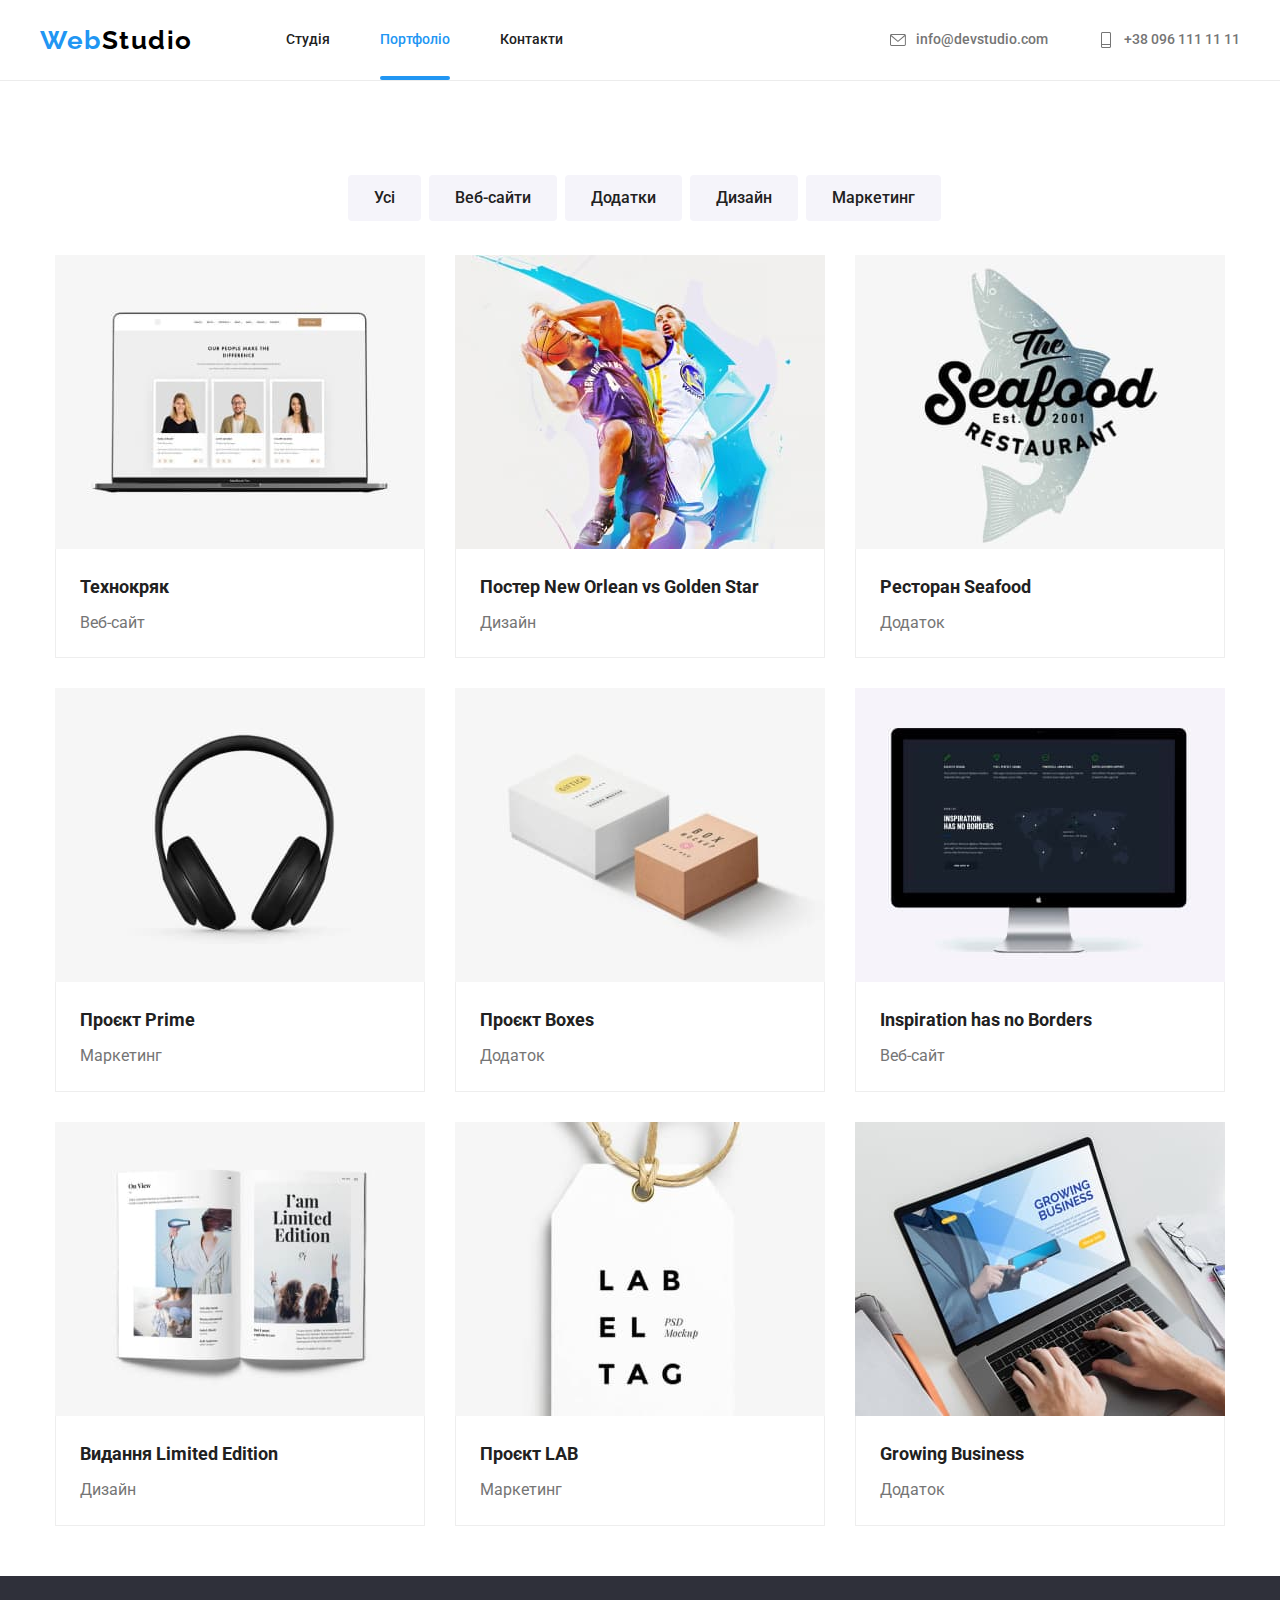
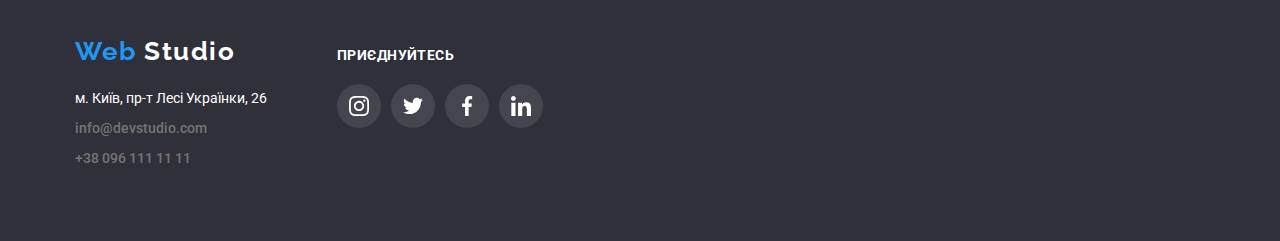
==== portfolio.html @ fae240c5 "add files" ====
<!DOCTYPE html>
<html lang="en">

<head>
    <meta charset="UTF-8">
    <meta http-equiv="X-UA-Compatible" content="IE=edge">
    <meta name="viewport" content="width=device-width, initial-scale=1.0">
    <link rel="preconnect" href="https://fonts.googleapis.com">
    <link rel="preconnect" href="https://fonts.gstatic.com" crossorigin>
    <link
        href="https://fonts.googleapis.com/css2?family=Raleway:wght@700&family=Roboto:wght@400;500;700;900&display=swap"
        rel="stylesheet">
    <title>Document</title>
    <link rel="stylesheet" href="./css/styles.css">
    <link rel="stylesheet" href="./css/normalise.css">
</head>

<body>
    <!--Шапка профиля-->

    <header class="header">
        <div class="container flex-container">
            <nav class="flex-container">

                <a href="index.html" class="logo"><span class="logo-accent">Web</span>Studio</a>


                <ul class="site-nav list">
                    <li class="nav-item"> <a class="nav-link link " href="./index.html">Студія</a></li>
                    <li class="nav-item"> <a class="nav-link link current" href="./portfolio.html">Портфоліо</a></li>
                    <li class="nav-item"> <a class="nav-link link" href="">Контакти</a></li>
                </ul>
            </nav>
            <div class="nav-contacts">
                <ul class="contacts-header list">

                    <li class="social-item-header header-mail">
                        <a class="nav-contacts link" href="mailto:info@devstudio.com">

                            <svg viewBox="0 0 100 100" width="16">
                                <use xlink:href="./images1/sprite.svg#icon-mail"></use>
                            </svg>info@devstudio.com

                        </a>
                    </li>


                    <li class="social-item-header header-tel">

                        <a class=" nav-contacts link" href="tel:+380961111111">

                            <svg viewBox="0 0 100 100" width="16">
                                <use xlink:href="./images1/sprite.svg#icon-telephone"></use>
                            </svg>+38 096 111 11 11
                        </a>
                    </li>

                </ul>
            </div>

        </div>
    </header>

    <!--Список кнопок-->
    <main>
        <div class="container">
            <section class="section-portfolio">

                <h1 hidden>Навігація по стрінці</h1>
                <ul class="nav-prtf-button">

                    <li class="portfolio-item">
                        <button type="button" class="portfolio-btn">Усі</button>
                    </li>
                    <li class="portfolio-item">
                        <button type="button" class="portfolio-btn">Веб-сайти</button>
                    </li>
                    <li class="portfolio-item">
                        <button type="button" class="portfolio-btn">Додатки</button>
                    </li>
                    <li class="portfolio-item">
                        <button type="button" class="portfolio-btn">Дизайн</button>
                    </li>
                    <li class="portfolio-item">
                        <button type="button" class="portfolio-btn">Маркетинг</button>
                    </li>

                </ul>

                <!--Блок з роботами-->

                <h2 hidden>Блок з роботами</h2>
                <div class="container">

                    <ul class="card-set">
                        <li class="card-item">
                            <a class="card" href="">
                                <div class="card-thumb">
                                    <img class="card-img" src="images1/progect1.jpg " alt="ноутбук" width="370">
                                
                                <p class="card-details">Ресурс пропонує комплексні пропозиції з різним рівнем функціоналу та сервісів. 
                                    Все це дозволить відвідувачу отримати
                                    вичерпні відомості про компанію чи приватну
                                     особу.
                            </p>
                            </div>


                                <div class="card-content">
                                    <h3 class="header-cards">Технокряк</h3>
                                    <p class="paragraph-caption">Веб-сайт</p>
                                </div>
                            </a>


                        </li>

                        <li class="card-item">
                            <a class="card" href="">
                                <div class="card-thumb">
                                    <img class="card-img" src="images1/progect2.jpg" alt="постер баскетболистів"
                                        width="370">

                                        <p class="card-details">Ресурс пропонує комплексні пропозиції з різним рівнем функціоналу та сервісів.
                                            Все це дозволить відвідувачу отримати
                                            вичерпні відомості про компанію чи приватну
                                            особу.
                                        </p>
                                </div>

                                <div class="card-content">
                                    <h3 class="header-cards">Постер New Orlean vs Golden Star</h3>
                                    <p class="paragraph-caption">Дизайн</p>
                                </div>
                            </a>

                        </li>

                        <li class="card-item">
                            <a class="card" href="">
                                <div class="card-thumb">
                                    <img class="card-img" src="images1/progect3.jpg" alt="карточка ресторану"
                                        width="370">

                                        <p class="card-details">Ресурс пропонує комплексні пропозиції з різним рівнем функціоналу та сервісів.
                                            Все це дозволить відвідувачу отримати
                                            вичерпні відомості про компанію чи приватну
                                            особу.
                                        </p>
                                </div>

                                <div class="card-content">
                                    <h3 class="header-cards">Ресторан Seafood</h3>
                                    <p class="paragraph-caption">Додаток</p>
                                </div>
                            </a>

                        </li>

                        <li class="card-item">
                            <a class="card" href="">
                                <div class="card-thumb">
                                    <img class="card-img" src="images1/progect4.jpg" alt="навушники" width="370">
                                
                                    <p class="card-details">Ресурс пропонує комплексні пропозиції з різним рівнем функціоналу та сервісів.
                                        Все це дозволить відвідувачу отримати
                                        вичерпні відомості про компанію чи приватну
                                        особу.
                                    </p>
                                </div>

                                <div class="card-content">
                                    <h3 class="header-cards">Проєкт Prime</h3>
                                    <p class="paragraph-caption">Маркетинг</p>
                                </div>
                            </a>
                        </li>



                        <li class="card-item">
                            <a class="card" href="">
                                <div class="card-thumb">
                                    <img class="card-img" src="images1/progect5.jpg" alt="бокси" width="370">

                                    <p class="card-details">Ресурс пропонує комплексні пропозиції з різним рівнем функціоналу та сервісів.
                                        Все це дозволить відвідувачу отримати
                                        вичерпні відомості про компанію чи приватну
                                        особу.
                                    </p>
                                </div>

                                <div class="card-content">
                                    <h3 class="header-cards">Проєкт Boxes</h3>
                                    <p class="paragraph-caption">Додаток</p>
                                </div>
                            </a>

                        </li>

                        <li class="card-item">
                            <a class="card" href="">
                                <div class="card-thumb">
                                    <img class="card-img" src="images1/progect6.jpg" alt="комп`ютер" width="370">

                                    <p class="card-details">Ресурс пропонує комплексні пропозиції з різним рівнем функціоналу та сервісів.
                                        Все це дозволить відвідувачу отримати
                                        вичерпні відомості про компанію чи приватну
                                        особу.
                                    </p>
                                </div>

                                <div class="card-content">
                                    <h3 class="header-cards">Inspiration has no Borders</h3>
                                    <p class="paragraph-caption">Веб-сайт</p>
                                </div>
                            </a>

                        </li>

                        <li class="card-item">
                            <a class="card" href="">
                                <div class="card-thumb">
                                    <img class="card-img" src="images1/progect7.jpg" alt="журнал" width="370">

                                    <p class="card-details">Ресурс пропонує комплексні пропозиції з різним рівнем функціоналу та сервісів. 
                                    Все це дозволить відвідувачу отримати
                                    вичерпні відомості про компанію чи приватну
                                     особу.
                            </p>
                                </div>

                                <div class="card-content">
                                    <h3 class="header-cards">Видання Limited Edition</h3>
                                    <p class="paragraph-caption">Дизайн</p>
                                </div>
                            </a>

                        </li>

                        <li class="card-item">
                            <a class="card" href="">
                                <div class="card-thumb">
                                    <img class="card-img" src="images1/progect8.jpg" alt="візитка" width="370">

                                    <p class="card-details">Ресурс пропонує комплексні пропозиції з різним рівнем функціоналу та сервісів. 
                                    Все це дозволить відвідувачу отримати
                                    вичерпні відомості про компанію чи приватну
                                     особу.
                            </p>
                                </div>

                                <div class="card-content">
                                    <h3 class="header-cards">Проєкт LAB</h3>
                                    <p class="paragraph-caption">Маркетинг</p>
                                </div>
                            </a>

                        </li>

                        <li class="card-item">
                            <a class="card" href="">
                                <div class="card-thumb">
                                    <img class="card-img" src="images1/progect9.jpg" alt="робота за ноутбуком"
                                        width="370">

                                        <p class="card-details">Ресурс пропонує комплексні пропозиції з різним рівнем функціоналу та сервісів.
                                            Все це дозволить відвідувачу отримати
                                            вичерпні відомості про компанію чи приватну
                                            особу.
                                        </p>
                                </div>

                                <div class="card-content">
                                    <h3 class="header-cards">Growing Business</h3>
                                    <p class="paragraph-caption">Додаток</p>
                                </div>
                            </a>

                        </li>

                    </ul>
                </div>
        </div>

        </section>

    </main>
    <!--Футер-->

    <footer class="footer">
        <div class="container">
            <div class="footer-flex-wrapper">
                <div class="footer-nav">
                    <a href="index.html" class="logo-footer"> <span class="logo-accent">Web</span> <span
                            class="footer-studio">Studio</span>
                    </a>
                    <address>

                        <ul class="contacts-footer list">
                            <li class="item"> <a
                                    href="https://www.google.com.ua/maps/place/%D0%B1%D1%83%D0%BB.+%D0%9B%D0%B5%D1%81%D0%B8+%D0%A3%D0%BA%D1%80%D0%B0%D0%B8%D0%BD%D0%BA%D0%B8,+26,+%D0%9A%D0%B8%D0%B5%D0%B2,+02000/@50.4265841,30.5361971,17z/data=!3m1!4b1!4m5!3m4!1s0x40d4cf0e033ecbe9:0x57a4dffefec77da0!8m2!3d50.4265807!4d30.5383858?hl=ru"
                                    target="_blank" rel="noopener nofollow noreferrer" class="address">
                                    м. Київ, пр-т Лесі Українки, 26</a></li>
                            <li class="item"><a href="mailto:info@devstudio.com" class="link">info@devstudio.com</a>
                            </li>
                            <li class="item"><a href="tel:+380961111111" class="link">+38 096 111 11 11</a></li>
                        </ul>

                    </address>
                </div>


                <div class="social-footer">
                    <b class="social-footer-title">ПРИЄДНУЙТЕСЬ</b>

                    <div class="social-media">
                        <ul class="team-card-social list">
                            <li class="social-item">
                                <a class="social-footer-link link" href="">
                                    <svg viewBox="0 0 100 100" width="20" height="20">
                                        <use xlink:href="./images1/sprite.svg#icon-instagram-1"></use>
                                    </svg>
                                </a>
                            </li>
                            <li class="social-item">
                                <a class="social-footer-link link" href="">
                                    <svg viewBox="0 0 100 100" width="20" height="20">
                                        <use xlink:href="./images1/sprite.svg#icon-twitter-2"></use>
                                    </svg>
                                </a>
                            </li>
                            <li class="social-item">
                                <a class=" social-footer-link link" href="">
                                    <svg viewBox="0 0 100 100" width="20" height="20">
                                        <use xlink:href="./images1/sprite.svg#icon-facebook-3"></use>
                                    </svg>
                                </a>
                            </li>
                            <li class="social-item">
                                <a class="social-footer-link link" href="">
                                    <svg viewBox="0 0 100 100" width="20" height="20">
                                        <use xlink:href="./images1/sprite.svg#icon-linkedin-4"></use>
                                    </svg>
                                </a>
                            </li>
                        </ul>
                    </div>
                </div>

            </div>
        </div>
    </footer>


</body>

</html>
---- css/styles.css ----
/* Шрифты для страницы :
font-family: 'Raleway',
sans-serif;
font-family: 'Roboto',
sans-serif; */
/* ОСНОВНІ ВЛАСТИВОСТІ*/
.page-header {
    font-weight: 500;
}

:root {
    --basic-color: #212121;
    --accent-color: #2196f3;
    --contacts-and-paragraph-color: #757575;
    --logo-color: #000;
    --white-color: #fff;
    --background-hero-and-footer: #2F303A;
    --secondary-bg-color: #F5F4FA;
    --card-set-gap: 30px;
    --border-prtf-img: #EEEEEE;
    --svg-color: #AFB1B8;
    --time-duration: 250ms;
    --cubic-bezier: cubic-bezier(0.4, 0, 0.2, 1);
}

ul {
    list-style: none;
}

body {
    background-color: var(--white-color);
    color: #000000;
    font-size: 14px;
    font-family: 'Roboto', sans-serif;
    margin: 0;
}

address {
    font-style: normal;
}

a {
    text-decoration: none;
}

.container {
    width: 1200px;
    margin-left: auto;
    margin-right: auto;
    padding-left: 15px;
    padding-right: 15px;
}

.section .no-padding {
    padding-top: 0;
    padding-bottom: 0;
}

.section {
    min-width: 1200px;
    padding-top: 94px;
    padding-bottom: 94px;
}

/*СБРОС*/
h1,
h2,
h3,
h4,
h5,
h6,
p,
ul {
    margin: 0;
}

ul {
    padding-left: 0;
}

button {
    padding: 0;
    border: 0;
}

img {
    display: block;
    max-width: 100%;
    height: auto;
}

/* ШАПКА */
.header {
    border-bottom: 1px solid #ECECEC;
}

.header .flex-container {
    display: flex;
    align-items: center;
}

.header-container {
    display: flex;
}

.header .flex-container {
    display: flex;
    align-items: center;
}

/*ЛОГОТИП*/
.logo {
    font-family: 'Raleway', sans-serif;
    font-weight: 700;
    font-size: 26px;
    line-height: 1.19;
    text-decoration: none;
    color: #000000;
    margin-left: 0px;
    margin-right: 0;
    letter-spacing: 0.06em;
}

.logo-accent {
    color: var(--accent-color);
}

/*НАВІГАЦІЯ*/
.header .flex-container {
    display: flex;
    align-items: center;
}

.header .flex-container {
    display: flex;
    align-items: center;
}

.header .site-nav {
    column-gap: 50px;
}

nav.flex-container {
    column-gap: 93px;
}

.nav-item {
    line-height: 0;
}

.site-nav {
    display: flex;
    justify-content: flex-end;
}

.site-nav .link.current {
    color: var(--accent-color);
}

.site-nav .link {
    display: flex;
    color: var(--basic-color);
    font-weight: 500;
    line-height: 1.14;
    text-decoration: none;
}

.site-nav .link:hover,
.site-nav .link:focus {
    color: var(--accent-color);
}

.header .nav-link {
    display: block;
    padding-top: 32px;
    padding-bottom: 32px;
    color: var(--basic-color);
    
    position: relative;
    transition: color var(--time-duration) var(--cubic-bezier);
}

.current::after {
    display: block;
    content: '';
    width: 100%;
    height: 4px;
    background-color: var(--accent-color);
    position: absolute;
    bottom: 0;
    left: 0;
    border-radius: 2px;
}

.header .nav-contacts {
    margin-left: auto;
    color: inherit;
    display: flex;
    column-gap: 10px;
    align-items: center;
}


/*КОНТАКТИ*/
.contacts-header .link {
    color: var(--contacts-and-paragraph-color);
    font-weight: 500;
    line-height: 1.14;
    text-decoration: none;
}

.contacts-header .link:hover,
.contacts-header .link:focus {
    color: var(--accent-color);
}

.contacts-header .address:hover,
.contacts-header .address:focus {
    color: var(--accent-color);
}

.contacts-header .address {
    color: var(--white-color);
    line-height: 1.7;
}

.contacts-header {
    display: flex;
    justify-content: flex-end;
}

.header-tel {
    padding-left: 50px;
}

.social-item-header {
    display: flex;
    justify-content: center;
    align-items: center;
    fill: var(--contacts-and-paragraph-color);
}

.nav-contacts:hover,
.nav-contacts:focus {
    fill: var(--accent-color);
}

.nav-contacts{
    transition: color var(--time-duration) var(--cubic-bezier),
    fill var(--time-duration) var(--cubic-bezier);
}

.site-nav .item {
    margin-right: 50px;
}

.site-nav .item:last-child {
    margin-right: 0;
}

.site-nav .item:not(:last-child) {
    margin-right: 50px;
}

/* ЗАГОЛОВОК ГЕРОЙ */
.banner {
    background-image: linear-gradient(rgba(47, 48, 58, 0.4), rgba(47, 48, 58, 0.4)), url(../images1/hero/slider-img1.png);
    background-color: var(--background-hero-and-footer);
    padding: 200px 0;
    text-align: center;
    background-repeat: no-repeat;
    background-size: cover;
}

.banner .hero-title {
    color: var(--white-color);
    font-weight: 900;
    font-size: 44px;
    line-height: 1.3;
    letter-spacing: 0.06em;
    text-transform: uppercase;
    width: 696px;
    margin-left: auto;
    margin-right: auto;
    margin-bottom: 30px;
}


.button-hero {

    margin: 0 auto;
    padding-bottom: 30px;
    padding: 10px 32px;
    min-width: 216px;
    border-radius: 4px;
    border: 1px solid transparent;
    box-shadow: 0px 4px 4px rgba(0, 0, 0, 0.15);

    background-color: var(--accent-color);
    color: var(--white-color);
    font-family: 'Roboto';
    font-weight: 700;
    font-size: 16px;
    line-height: 1.8;
    cursor: pointer;
    text-align: center;

    transition: fill var(--time-duration) var(--cubic-bezier),
    background-color var(--time-duration) var(--cubic-bezier);

}

.button-hero:hover,
.button-hero :focus {
    background-color: #188CE8;
    box-shadow: 0px 4px 4px rgba(0, 0, 0, 0.15);
    border-radius: 4px;
}


/* ПЕРЕВАГИ */
.benefits-list {
    display: flex;

}

.benefits-svg {
    display: flex;
    justify-content: center;
    align-items: center;
    width: 270px;
    height: 120px;

    background-color: #F5F4FA;
    border-radius: 4px;
}

.benefits-item {
    margin-left: 30px;
}

.description {
    color: var(--contacts-and-paragraph-color);
    line-height: 1.7;
}

.title-about .team-member {
    margin-top: 0;
    margin-bottom: 10px;
}

.title-about {
    padding-bottom: 10px;
    color: var(--basic-color);
    font-weight: 700;
    line-height: 1.1;
    text-transform: uppercase;
}

/* ЧИМ ЗАЙМАЄМОСЯ */
.section-works {
    padding-bottom: 94px;
}

.section-title {
    margin-bottom: 50px;
    color: var(--basic-color);
    font-weight: 700;
    font-size: 36px;
    line-height: 1.16;
    text-align: center;
}

.work-list {
    padding: 0;
    list-style: none;
    display: flex;
    flex-wrap: wrap;
}

.work-list>.work-item {
    display: flex;
    margin-left: 30px;
    flex-basis: calc(100% / 3 - var(--card-set-gap));
    position: relative;
}

.work-list {
    display: flex;
    justify-content: space-between;
}

.list {
    padding: 0;
    margin: 0;
    list-style: none;
}

.text-on-photo{
    position: absolute;
    top: 50%;
    left: 50%;
    transform: translate(-50%, -50%);
    
    font-weight: 700;
    font-size: 14px;
    letter-spacing: 0.03em;
    text-transform: uppercase;
    color: var(--white-color);}

.work-text{
    position: absolute;
    
    width: 370px;
    height: 70px;
    background: rgba(47, 48, 58, 0.8);
    bottom: 0%; }

/* НАША КОМАНДА */
.benefits-svg {
    display: flex;
    justify-content: center;
    align-items: center;
    margin-bottom: 30px;
    border-radius: 4px;
    background-color: #F5F4FA;
}

.section-team {
    padding-top: 94px;
    padding-bottom: 94px;
}

.team-item {
    display: flex;
    margin-left: 30px;
}

.team-member-list {
    display: flex;
    margin-top: 0;
    margin-bottom: 0;
}

.team-member-list>.item {
    display: flex;
    margin-top: calc(-1 * var(--card-set-gap));
    margin-left: var(--card-set-gap);
    flex-basis: calc(100% / 4 - var(--card-set-gap));
    padding-top: 50px;
    padding-bottom: 94px;
}

.team-card-content {
    padding-top: 30px;
    padding-bottom: 30px;
}

.team-member {
    margin-bottom: 10px;
    color: var(--basic-color);
    font-weight: 500;
    font-size: 16px;
    line-height: 1.18;
    text-align: center;
}

.job-education {
    margin-top: 0;
    margin-bottom: 16px;
    color: var(--contacts-and-paragraph-color);
    font-size: 16px;
    line-height: 1.18;
    text-align: center;
}

.team-card {
    background: #FFFFFF;
    box-shadow: 0px 1px 3px rgba(0, 0, 0, 0.12), 0px 1px 1px rgba(0, 0, 0, 0.14), 0px 2px 1px rgba(0, 0, 0, 0.2);
    border-radius: 0px 0px 4px 4px;
}

.section-team {
    background-color: var(--secondary-bg-color);
}

.team-member-list {
    padding: 0;
    margin: 0;
    list-style: none;
    display: flex;
}

.team-card-social {
    display: flex;
    justify-content: center;
    align-items: center;
    padding-bottom: 30px;
}

.social-item {
    display: flex;
    justify-content: center;
    align-items: center;
}

.social-link:hover,
.social-link:focus {
    fill: var(--white-color);
    background-color: var(--accent-color);
}

.social-item.item:not(:last-child) {
    margin-right: 10px;
}

.social-item {
    margin-right: 10px;
}

.social-link {
    display: flex;
    width: 44px;
    height: 44px;
    fill: var(--svg-color);
    border: none;
    border-radius: 50%;
    justify-content: center;
    align-items: center;
    transition: fill var(--time-duration) var(--cubic-bezier),
    background-color var(--time-duration) var(--cubic-bezier);

}

/*ПОСТІЙНІ КЛІЄНТИ*/
.section-clients {
    padding-top: 94px;
    padding-bottom: 94px;
}

.clients-item {
    margin-left: 30px;
    fill: var(--svg-color);
}

.clients-link {
    display: block;
    display: flex;
    justify-content: center;
    align-items: center;
    width: 170px;
    height: 92px;

    border: 1px solid var(--svg-color);
    border-radius: 4px;
    fill: var(--svg-color);
    transition: fill var(--time-duration) var(--cubic-bezier),
    border var(--time-duration) var(--cubic-bezier);
}

.clients {
    display: flex;
    justify-content: center;
    align-items: center;
}

.clients-link:hover,
.clients-link:focus {
    fill: var(--accent-color);
    border: 1px solid var(--accent-color);
    border-radius: 4px;
}

/*ПОРТФОЛІО*/

/* СПИСОК КНОПОК */
.section-portfolio {
    justify-content: center;
    margin-bottom: 50px;
    padding-top: 94px;
    margin-bottom: 50px;
}

.nav-prtf-button {
    display: flex;
    justify-content: center;
}

.portfolio-btn {
    margin-bottom: 34px;
    padding: 6px 22px;
    border: 4px solid transparent;
    border-radius: 4px;
    font-family: inherit;
    font-size: 16px;
    font-weight: 500;
    line-height: 1.6;
    color: var(--basic-color);
    cursor: pointer;
    background: #F5F4FA;
    transition: color var(--time-duration) var(--cubic-bezier),
    background-color var(--time-duration) var(--cubic-bezier),
    box-shadow var(--time-duration) var(--cubic-bezier);
    
}

.portfolio-item {
    padding-left: 8px;
    align-items: center;
}

.nav-prtf-button {
    display: flex;
}

.portfolio-btn:hover,
.portfolio-btn:focus {
    background-color: var(--accent-color);
    color: var(--white-color);
    border: none;
    border: 4px solid transparent;
    box-shadow: 0px 3px 1px rgba(0, 0, 0, 0.1), 0px 1px 2px rgba(0, 0, 0, 0.08),
        0px 2px 2px rgba(0, 0, 0, 0.12);
}

/* БЛОК З РОБОТАМИ */
.card-set {
    margin-bottom: 30px;
    list-style: none;
    gap: 30px;
    display: flex;
    flex-wrap: wrap;
}

.card:hover,
.card:focus {
    display: block;
    box-shadow: 0px 1px 1px rgba(0, 0, 0, 0.12), 0px 4px 4px rgba(0, 0, 0, 0.06), 1px 4px 6px rgba(0, 0, 0, 0.16);
}
.card{
    
   transition: box-shadow var(--time-duration) var(--cubic-bezier);
}

.card-set>.card-item {
    display: flex;
}

.card-content {
    padding: 20px 24px;

    border: 1px solid var(--border-prtf-img);
    border-top: none;
}

.card-thumb{
position: relative;
overflow: hidden;

}
.card-thumb img{
    display: block;
}

.card:hover .card-details,
.card:focus .card-details{
    transform: translateY(0);
    transition: transform 500ms;
}

.card-details{
    position: absolute;
    top: 0;
    margin: 0;
    
    display: flex;
    height: 100%;
    padding: 63px 24px;
    font-size: 18px;
    line-height: 1.56;
    letter-spacing: 0.03em;
    background-color: rgba(33, 150, 243, 0.9);
    color: var(--white-color);


    transform: translateY(100%);
    transition: transform 500ms;
        
}
.header-cards {
    color: var(--basic-color);
    font-weight: 700;
    font-size: 18px;
    line-height: 2;
}

.paragraph-caption {
    margin-top: 4px;
    color: var(--contacts-and-paragraph-color);
    font-size: 16px;
    line-height: 1.8;
    text-decoration: none;
}

.list {
    padding: 0;
    margin: 0;
}

/* ФУТЕР */
.footer {
    padding-top: 60px;
    padding-bottom: 60px;
}

.address {
    margin-top: 20px;
}

.contacts-footer .item {
    min-height: 21px;
}

.contacts-footer .item+.item {
    margin-top: 9px;
}

.link-footer {
    font-family: 'Roboto';
    font-weight: 400;
    font-size: 14px;
    line-height: 1.7;
    text-decoration: none;
    font-style: inherit;
}

.contacts-footer {
    display: block;
}

.contacts-footer .link {
    color: var(--contacts-and-paragraph-color);
    font-weight: 500;
    line-height: 1.14;
    text-decoration: none;
    transition: color var(--time-duration) var(--cubic-bezier),
    background-color var(--time-duration) var(--cubic-bezier);
}

.contacts-footer .link:hover,
.contacts-footer .link:focus {
    color: var(--accent-color);
}

.contacts-footer .address:hover,
.contacts-footer .address:focus {
    color: var(--accent-color);
}

.contacts-footer .address {
    color: var(--white-color);
    line-height: 1.7;
    transition: color var(--time-duration) var(--cubic-bezier),
    background-color var(--time-duration) var(--cubic-bezier);
}

.logo-footer {
    display: block;
    margin-bottom: 20px;
    font-family: 'Raleway', sans-serif;
    font-weight: 700;
    font-size: 26px;
    line-height: 1.19;
    text-decoration: none;
    color: #000000;
    margin-left: 215px;
    margin-left: 0;
    letter-spacing: 0.06em;
}

.footer {
    background-color: var(--background-hero-and-footer);
    display: block;
    padding: 60px;
}

.footer-nav {
    padding-bottom: 10px;
}

.footer-studio {
    color: var(--white-color);
}

.section {
    padding-right: 94px;
    padding-left: 94px;
}

.social-footer {
    margin-left: 70px;
}

.social-footer-title {
    display: flex;
    color: var(--white-color);
    font-family: 'Roboto';
    font-weight: 700;
    font-size: 14px;
    line-height: 1.14;
    letter-spacing: 0.03em;
}



.social-footer-link {
    display: flex;
    width: 44px;
    height: 44px;
    border: none;
    border-radius: 50%;
    justify-content: center;
    align-items: center;
    fill: var(--white-color);
    background: rgba(255, 255, 255, 0.1);

    transition: fill var(--time-duration) var(--cubic-bezier),
    background-color var(--time-duration) var(--cubic-bezier);
}

.social-footer-link:hover,
.social-footer-link:focus {
    fill: var(--white-color);
    background-color: var(--accent-color);

}

.footer-flex-wrapper {
    display: flex;
    align-items: baseline;
}

.social-media {
    margin-top: 20px;
}




/* MODAL */
.backdrop{
    position: fixed;
    top: 0;
    left: 0;

    width: 100%;
    height: 100vh;
    background-color: rgba(0, 0, 0, 0.2);
    transition: var(--time-duration) var(--cubic-bezier);
}

.modal{
    position: absolute;
    padding: 40px 40px;
    top: 50%;
    left: 50%;
    transform: translate(-50%,-50%);
    background-color: var(--white-color);

    width: 528px;
    height: 581px;

}
.modal-title{
    
    display: flex;
    justify-content: center;
    align-items: center;

    font-weight: 700;
    font-size: 20px;
    line-height: 1.15px;
    letter-spacing: 0.03em;
    
    color: var(--basic-color);
    margin-bottom: 17px;
    margin-top: 20px;
    
}


.close-button{
    display: flex;
    justify-content: center;
    align-items: center;

    position: absolute;
    right: 10px;
    top: 10px;
    width: 24px;
    height: 24px;
   cursor: pointer;

    padding: 6px 6px;
    background: var(--white-color);
    border-radius: 50%;
    border: 1px solid rgba(0, 0, 0, 0.1);
}
 .is-hidden{
    opacity: 0;
    visibility: hidden;
    pointer-events: none;
} 

.no-scroll{
    overflow: hidden;
}


.item-currents {
    transition: fill var(--time-duration) var(--cubic-bezier);
    }

    .svg-transition{
        
        transition: fill var(--time-duration) var(--cubic-bezier);
    }


    /* FORM */

    .form-element {
        display: flex;
        flex-direction: column;
        margin-bottom: 15px;

    }

    .label {
        
        margin-bottom: 10px;
        font-weight: 400;
        font-size: 12px;
        line-height: 1.16px;

        letter-spacing: 0.01em;
    
        color: var(--contacts-and-paragraph-color);
    }

    .input-wrap{
        position: relative;
        
    }
    .form-element .input-svg{
        position: absolute;
        padding: 0 0;
        margin: 0 0;
        padding-bottom: 12px;
        padding-right: 11px;
        top: 50%;
        left: 12px;
        transform: translateY(-50%);
    }

    .form-element input{
        margin-bottom: 10px;
        box-sizing: border-box;
        height: 40px;
        padding-left: 42px;
        border: none;
        border: 1px solid rgba(33, 33, 33, 0.2);
        border-radius: 4px;
        width: 100%;
    }

    .form-element input:focus {
        outline: 1px solid var(--accent-color);
        transition: color var(--time-duration) var(--cubic-bezier);
        
    }
    .form-element input:focus + .input-svg{
        fill: var(--accent-color);
        transition: fill var(--time-duration) var(--cubic-bezier);

    }

    .form-textarea{
        margin-bottom: 10px;
        box-sizing: border-box;
        height: 40px;
        padding-left: 15px;
        border: none;
        border: 1px solid rgba(33, 33, 33, 0.2);
        border-radius: 4px;
    
    }

    

    .form-textarea :focus,
    .form-textarea :hover {
        outline: 1px solid var(--accent-color);
    }

    .form-btn{
        padding: 30px 52px;
        display: flex;
        align-items: center;
        text-align: center;
        justify-content: center;
        

        font-weight: 700;
        font-size: 16px;
        line-height: 1.9px;
        letter-spacing: 0.06em;
        
        color: var(--white-color);
        background-color: var(--accent-color);
        box-shadow: 0px 4px 4px rgba(0, 0, 0, 0.15);
        border-radius: 4px;
        cursor: pointer;
    }

    .form-btn:hover,
    .form-btn:focus {
        background-color: #188CE8;
    }

    .checkbox{
        display: flex;
        align-items: center;
        
        border: 2px solid var(--basic-color);
        width: 14px;
        height: 14px;
        border-radius: 3px;
       
    }

    .accept input:checked + .checkbox{
        background: var(--accent-color);
        border: 2px solid var(--accent-color);
        display: flex;
        justify-content: center;
    }

.label-accept{
    font-weight: 400;
    font-size: 14px;
    line-height: 0.5px;
    letter-spacing: 0.03em;
    color: var(--contacts-and-paragraph-color);
}

    .visually-hidden{
        position: absolute;
        margin: -1px;
        clip-path: inset(50%);
        clip: rect(0 0 0 0);
        overflow: hidden;
        width: 1px;
        height: 1px;
        white-space: nowrap;
        border: 0;
        padding: 0;

    }
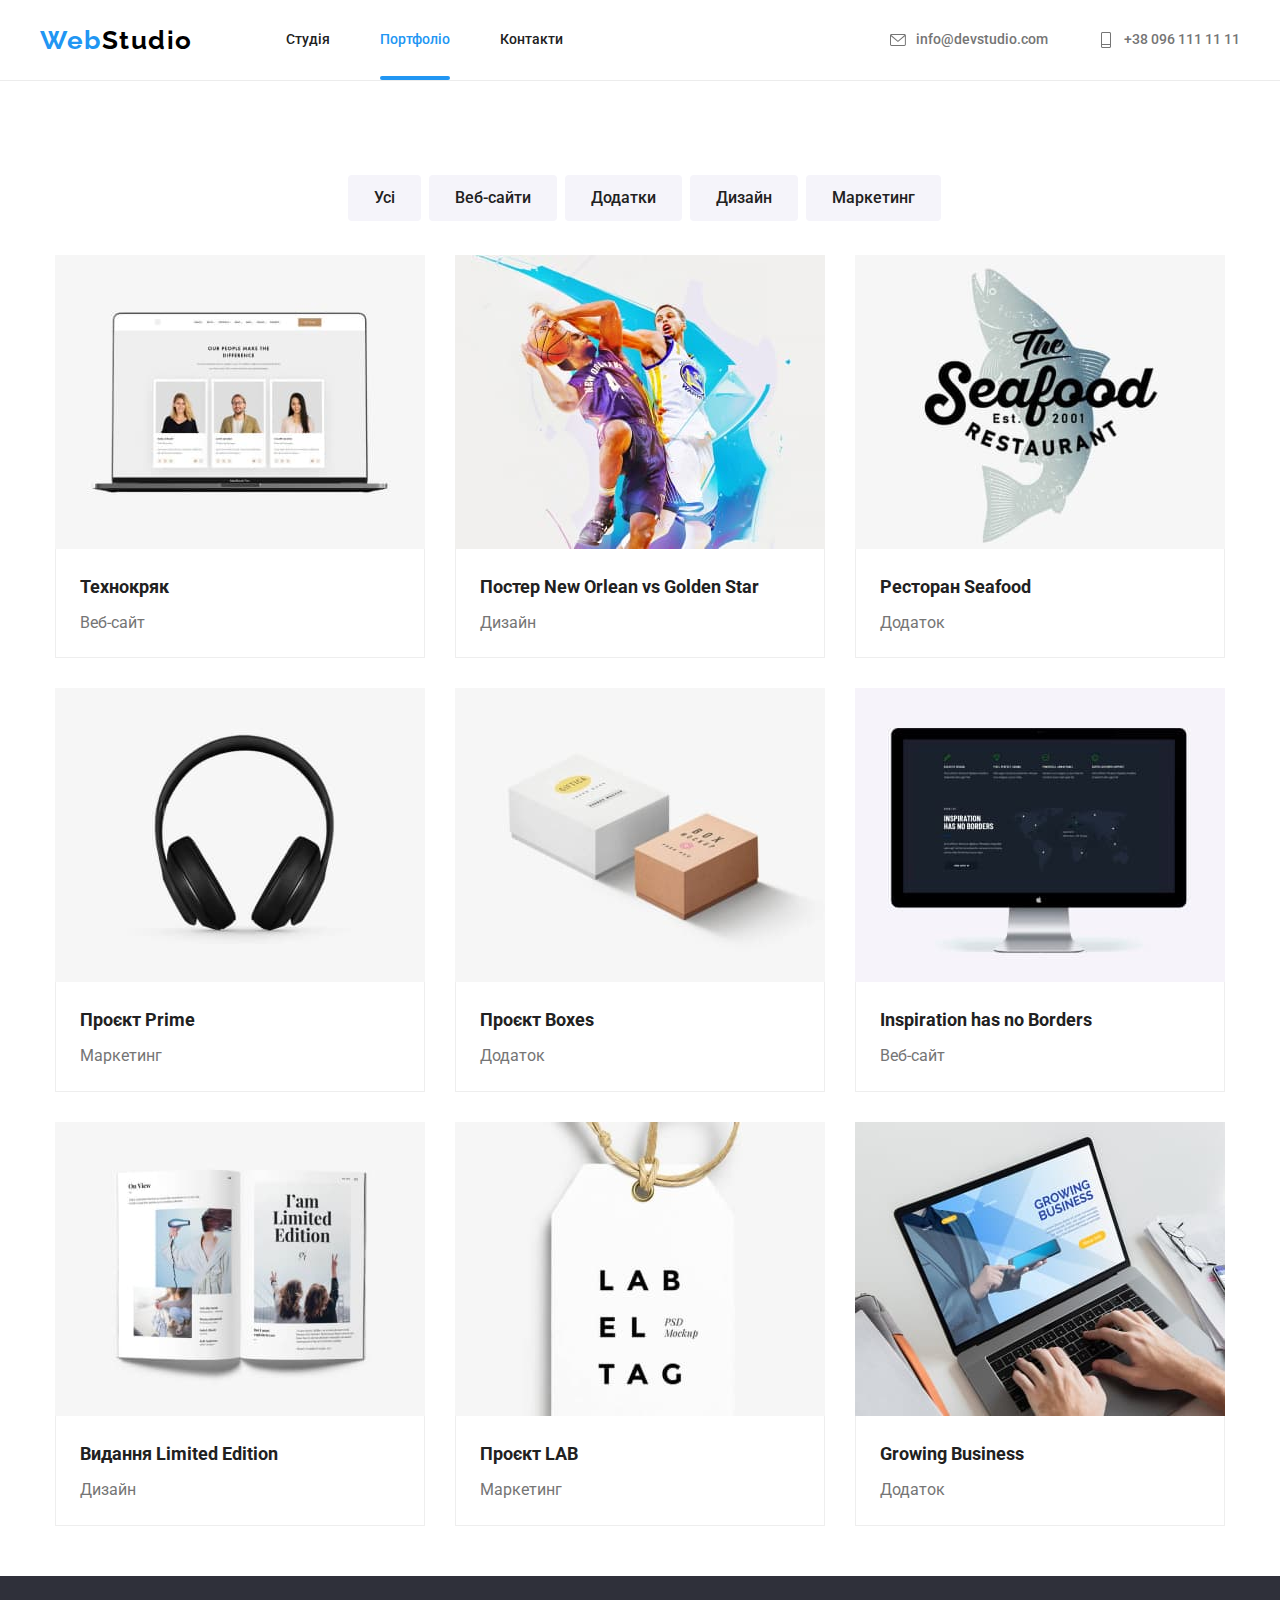
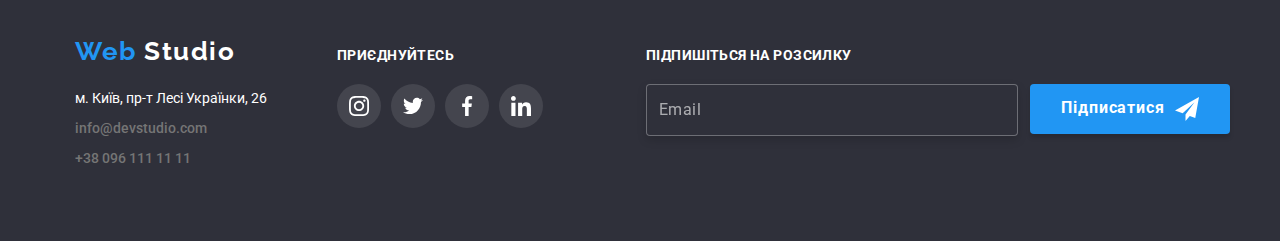
==== commit 61871ac6: "update portfolio.html" ====
--- a/portfolio.html
+++ b/portfolio.html
@@ -296,7 +296,7 @@
                             class="footer-studio">Studio</span>
                     </a>
                     <address>
-
+    
                         <ul class="contacts-footer list">
                             <li class="item"> <a
                                     href="https://www.google.com.ua/maps/place/%D0%B1%D1%83%D0%BB.+%D0%9B%D0%B5%D1%81%D0%B8+%D0%A3%D0%BA%D1%80%D0%B0%D0%B8%D0%BD%D0%BA%D0%B8,+26,+%D0%9A%D0%B8%D0%B5%D0%B2,+02000/@50.4265841,30.5361971,17z/data=!3m1!4b1!4m5!3m4!1s0x40d4cf0e033ecbe9:0x57a4dffefec77da0!8m2!3d50.4265807!4d30.5383858?hl=ru"
@@ -304,16 +304,17 @@
                                     м. Київ, пр-т Лесі Українки, 26</a></li>
                             <li class="item"><a href="mailto:info@devstudio.com" class="link">info@devstudio.com</a>
                             </li>
-                            <li class="item"><a href="tel:+380961111111" class="link">+38 096 111 11 11</a></li>
+                            <li class="item"><a class=" footer-link link" href="tel:+380961111111">+38 096 111 11 11</a>
+                            </li>
                         </ul>
-
+    
                     </address>
                 </div>
-
-
+    
+    
                 <div class="social-footer">
-                    <b class="social-footer-title">ПРИЄДНУЙТЕСЬ</b>
-
+                    <b class="footer-title-form">ПРИЄДНУЙТЕСЬ</b>
+    
                     <div class="social-media">
                         <ul class="team-card-social list">
                             <li class="social-item">
@@ -347,9 +348,22 @@
                         </ul>
                     </div>
                 </div>
-
+    
+                <div class="footer-form">
+                    <b class="footer-title-form">ПІДПИШІТЬСЯ НА РОЗСИЛКУ</b>
+                    <div class="form-element-footer">
+                        <label class="label" for="mail"></label>
+    
+                        <input class="footer-mail" type="email" name="mail" id="mail" placeholder="Email" />
+    
+                        <button type="button" class="footer-btn">Підписатися
+                            <svg class="footer-form-svg" viewBox="0 0 100 100" width="24" height="24">
+                                <use xlink:href="./images1/sprite.svg#icon-subscribe"></use>
+                            </svg>
+                        </button>
+                    </div>
+                </div>
             </div>
-        </div>
     </footer>
 
 
--- a/css/styles.css
+++ b/css/styles.css
@@ -41,6 +41,8 @@
 
 a {
     text-decoration: none;
+    position: relative;
+    
 }
 
 .container {
@@ -801,18 +803,6 @@
     margin-left: 70px;
 }
 
-.social-footer-title {
-    display: flex;
-    color: var(--white-color);
-    font-family: 'Roboto';
-    font-weight: 700;
-    font-size: 14px;
-    line-height: 1.14;
-    letter-spacing: 0.03em;
-}
-
-
-
 .social-footer-link {
     display: flex;
     width: 44px;
@@ -842,6 +832,16 @@
 
 .social-media {
     margin-top: 20px;
+}
+
+/* FOOTER-FORM */
+.subscription-form {
+    width: 570px;
+    margin-left: 93px;
+}
+.footer-mail{
+    padding: 0;
+
 }
 
 
@@ -906,6 +906,10 @@
     border-radius: 50%;
     border: 1px solid rgba(0, 0, 0, 0.1);
 }
+.close-button:hover,
+.close-button:focus{
+    fill: var(--accent-color);
+}
  .is-hidden{
     opacity: 0;
     visibility: hidden;
@@ -933,7 +937,6 @@
         display: flex;
         flex-direction: column;
         margin-bottom: 15px;
-
     }
 
     .label {
@@ -952,8 +955,11 @@
         position: relative;
         
     }
-    .form-element .input-svg{
+     .input-svg{
         position: absolute;
+        top: 50%;
+        left: 50%;
+    
         padding: 0 0;
         margin: 0 0;
         padding-bottom: 12px;
@@ -963,7 +969,7 @@
         transform: translateY(-50%);
     }
 
-    .form-element input{
+    .input-form{
         margin-bottom: 10px;
         box-sizing: border-box;
         height: 40px;
@@ -974,6 +980,7 @@
         width: 100%;
     }
 
+    
     .form-element input:focus {
         outline: 1px solid var(--accent-color);
         transition: color var(--time-duration) var(--cubic-bezier);
@@ -985,25 +992,31 @@
 
     }
 
-    .form-textarea{
-        margin-bottom: 10px;
-        box-sizing: border-box;
-        height: 40px;
-        padding-left: 15px;
-        border: none;
+        .form-textarea {
+        font-family: 'Roboto';
+        font-style: normal;
+        font-weight: 400;
+        resize: none;
+        height: 120px;
+        padding-left: 10px;
         border: 1px solid rgba(33, 33, 33, 0.2);
         border-radius: 4px;
-    
-    }
-
-    
-
-    .form-textarea :focus,
-    .form-textarea :hover {
+        
+        padding-left: 16px;
+        padding-top: 12px;
+        font-size: 12px;
+        line-height: 14px;
+        letter-spacing: 0.01em;
+        }
+   
+
+    .form-textarea:focus {
         outline: 1px solid var(--accent-color);
+        transition: color var(--time-duration) var(--cubic-bezier);
     }
 
     .form-btn{
+        
         padding: 30px 52px;
         display: flex;
         align-items: center;
@@ -1021,6 +1034,13 @@
         box-shadow: 0px 4px 4px rgba(0, 0, 0, 0.15);
         border-radius: 4px;
         cursor: pointer;
+        transition: color var(--time-duration) var(--cubic-bezier);
+
+        width: 200px;
+        height: 50px;
+        border: 0;
+        margin-top: 30px;
+        margin-left: 165px;
     }
 
     .form-btn:hover,
@@ -1031,11 +1051,13 @@
     .checkbox{
         display: flex;
         align-items: center;
+        
         
         border: 2px solid var(--basic-color);
         width: 14px;
         height: 14px;
         border-radius: 3px;
+        margin-top: 20px;
        
     }
 
@@ -1046,12 +1068,19 @@
         justify-content: center;
     }
 
-.label-accept{
+
+.text-in-checkbox{
+    display: flex;
+    padding-left: 37px;
     font-weight: 400;
     font-size: 14px;
-    line-height: 0.5px;
+    line-height: 0.5;
     letter-spacing: 0.03em;
     color: var(--contacts-and-paragraph-color);
+
+}
+.label-accept{
+    display: flex;
 }
 
     .visually-hidden{
@@ -1066,4 +1095,120 @@
         border: 0;
         padding: 0;
 
-    }+    }
+    .contract-link{
+        color: var(--accent-color);
+  
+
+    }
+    .text-in-checkbox a::before{
+        content: '';
+        bottom: 0;
+        left: 0;
+        width: 100%;
+        position: absolute;
+        height: 1px;
+        background-color: var(--accent-color);
+    }
+.label{
+        cursor: default;
+}
+
+/* FOOTER FORM */
+.footer-form{
+    margin-left: 93px;
+    padding-bottom: 20px;
+    text-transform: uppercase;
+
+}
+
+.footer-mail {
+    display: flex;
+    padding-left: 12px;
+    color: var(--white-color);
+    font-size: 16px;
+    line-height: 1.25;
+    letter-spacing: 0.03em;
+    width: 358px;
+    height: 50px;
+    background-color: var(--background-hero-and-footer);
+    border: 1px solid rgba(255, 255, 255, 0.3);
+    filter: drop-shadow(0px 4px 4px rgba(0, 0, 0, 0.15));
+    border-radius: 4px;
+}
+
+
+
+.footer-mail input:focus{
+    border: var(--accent-color);
+    outline: 1px solid var(--accent-color);
+    transition: color var(--time-duration) var(--cubic-bezier);}
+
+.footer-btn:hover,
+.footer-btn:focus{
+    background-color: #188CE8;
+    box-shadow: 0px 4px 4px rgba(0, 0, 0, 0.15);
+    border-radius: 4px;
+    
+}
+.footer-mail::placeholder{
+    font-family: 'Roboto';
+        font-style: normal;
+        font-weight: 400;
+        font-size: 16px;
+        line-height: 1.25;
+        display: flex;
+        align-items: center;
+        letter-spacing: 0.03em;
+color: rgba(255, 255, 255, 0.6);
+}
+.footer-title-form {
+    display: flex;
+    margin-bottom: 20px;
+    color: var(--white-color);
+    font-family: 'Roboto';
+    font-weight: 700;
+    font-size: 14px;
+    line-height: 1.14;
+    letter-spacing: 0.03em;
+}
+
+.footer-btn {
+    display: flex;
+    align-items: center;
+    text-align: center;
+    justify-content: center;
+    letter-spacing: 0.06em;
+    margin-left: 12px;
+    font-family: 'Roboto';
+    font-weight: 700;
+    font-size: 16px;
+    line-height: 1.8;
+
+    width: 200px;
+    height: 50px;
+    background-color: var(--accent-color);
+    color: var(--white-color);
+    box-shadow: 0px 4px 4px rgb(0 0 0 / 15%);
+    border-radius: 4px;
+    border: 0;
+
+
+}
+
+.footer-btn:hover,
+.footer-btn:focus{
+    background-color: #188CE8;
+    box-shadow: 0px 4px 4px rgba(0, 0, 0, 0.15);
+    border-radius: 4px;
+
+}
+.footer-form-svg{
+    margin-left: 10px;
+}
+
+
+ .form-element-footer {
+     display: flex;
+     margin-bottom: 15px;
+ }